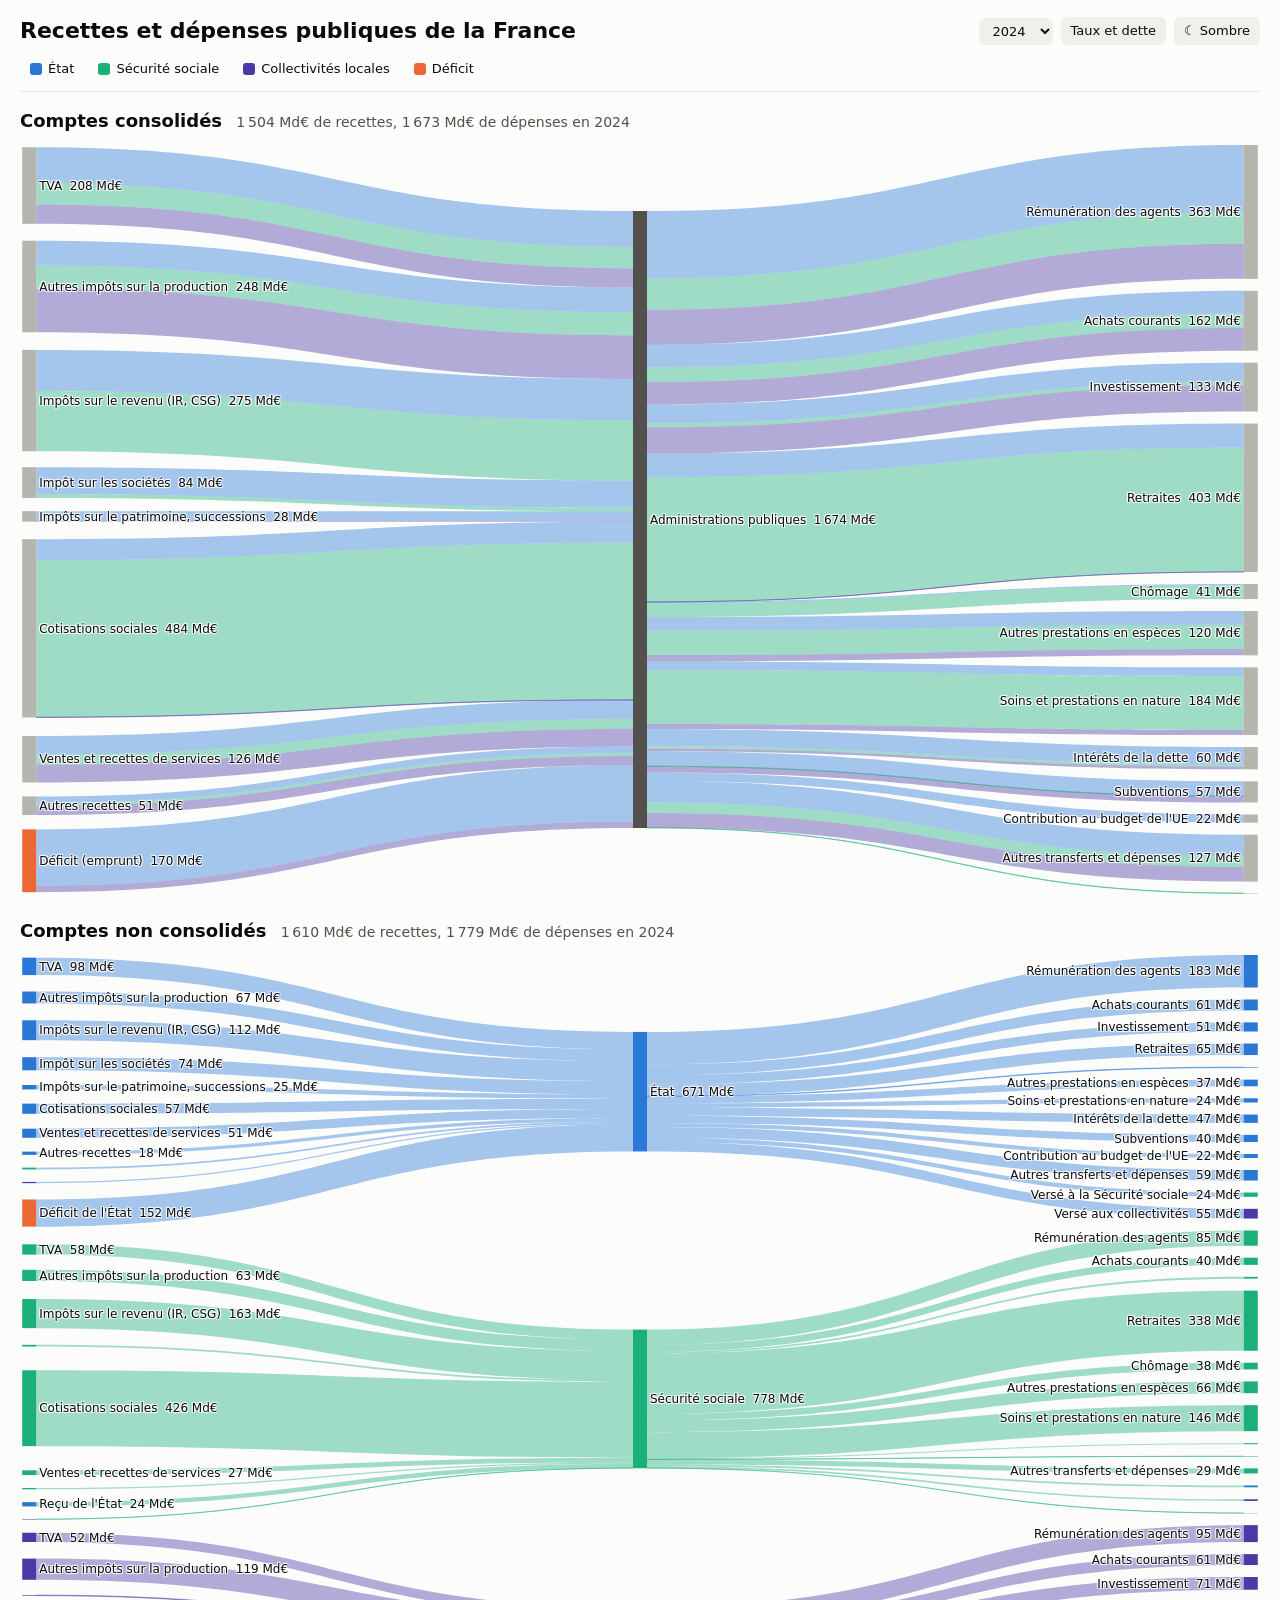
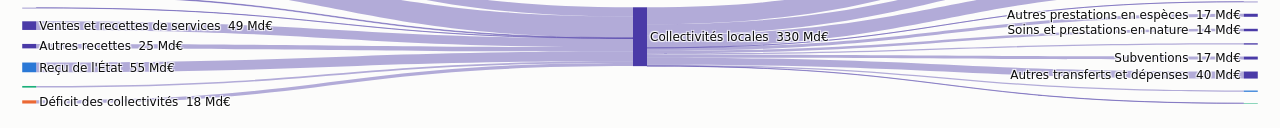
==== budget.html @ 6e04c407 "Page budget de la France : diagrammes de Sankey des recettes et dépenses publiques, consolidés et no" ====
<!doctype html>
<html lang="fr">
<head>
<meta charset="utf-8">
<meta name="viewport" content="width=device-width, initial-scale=1">
<title>Budget de la France</title>
<link rel="stylesheet" href="assets/style.css">
<script src="assets/plotly.min.js"></script>
<script src="data/budget.js"></script>
</head>
<body>
<header>
  <div class="controls">
    <h1>Recettes et dépenses publiques de la France</h1>
    <select id="year" title="Année"></select>
    <a class="nav" href="index.html">Taux et dette</a>
    <button id="theme" title="Mode clair / sombre"></button>
  </div>
  <nav id="legend"></nav>
</header>
<section class="sankey">
  <h2>Comptes consolidés <span id="sum-cons"></span></h2>
  <div id="cons"></div>
</section>
<section class="sankey">
  <h2>Comptes non consolidés <span id="sum-raw"></span></h2>
  <div id="raw"></div>
</section>
<script src="assets/budget.js"></script>
</body>
</html>
---- assets/style.css ----
:root {
  color-scheme: light;
  --surface: #fcfcfb;
  --text-primary: #0b0b0b;
  --text-secondary: #52514e;
  --text-muted: #85847f;
  --grid: #e6e5e0;
  --zero: #b5b4ad;
  --btn-bg: #f0efea;
  --s1: #2a78d6; --s2: #eb6834; --s3: #1baf7a; --s4: #eda100;
  --s5: #e87ba4; --s6: #4a3aa7; --s7: #52514e;
}
@media (prefers-color-scheme: dark) {
  :root:not([data-theme="light"]) {
    color-scheme: dark;
    --surface: #1a1a19;
    --text-primary: #ffffff;
    --text-secondary: #c3c2b7;
    --text-muted: #8f8e86;
    --grid: #2e2e2c;
    --zero: #5a5955;
    --btn-bg: #2a2a28;
    --s1: #3987e5; --s2: #d95926; --s3: #199e70; --s4: #c98500;
    --s5: #d55181; --s6: #9085e9; --s7: #c3c2b7;
  }
}
:root[data-theme="dark"] {
  color-scheme: dark;
  --surface: #1a1a19;
  --text-primary: #ffffff;
  --text-secondary: #c3c2b7;
  --text-muted: #8f8e86;
  --grid: #2e2e2c;
  --zero: #5a5955;
  --btn-bg: #2a2a28;
  --s1: #3987e5; --s2: #d95926; --s3: #199e70; --s4: #c98500;
  --s5: #d55181; --s6: #9085e9; --s7: #c3c2b7;
}
* { box-sizing: border-box; }
body {
  margin: 0; padding: 0 20px 16px;
  background: var(--surface); color: var(--text-primary);
  font: 14px/1.4 system-ui, -apple-system, "Segoe UI", sans-serif;
}
header {
  position: sticky; top: 0; z-index: 10; background: var(--surface);
  padding: 16px 0 8px; border-bottom: 1px solid var(--grid); margin-bottom: 8px;
}
.controls { display: flex; align-items: center; gap: 8px; margin-bottom: 8px; }
#legend { display: flex; flex-wrap: wrap; gap: 4px; }
#legend button { background: transparent; display: inline-flex; align-items: center; gap: 6px; }
#legend button.off { opacity: .35; }
#legend .sw { width: 14px; height: 3px; border-radius: 2px; }
h1 { font-size: 22px; font-weight: 650; margin: 0 auto 0 0; }
button {
  font: inherit; font-size: 13px; border: 0; color: var(--text-primary); background: var(--btn-bg);
  padding: 5px 10px; border-radius: 6px; cursor: pointer;
}
button:hover { opacity: .75; }
#autoY[hidden] { display: inline-block; visibility: hidden; }
#chart { width: 100%; }
#stage { position: relative; }
#hover { position: absolute; inset: 0; pointer-events: none; }
#hover[hidden] { display: none; }
.vline { position: absolute; border-left: 1px dashed var(--text-muted); }
.hline { position: absolute; border-top: 1px dashed var(--text-muted); }
.hline[hidden] { display: none; }
#tip {
  position: absolute; top: 0; left: 0; white-space: nowrap;
  background: var(--surface); border: 1px solid var(--grid); border-radius: 6px;
  padding: 6px 10px; font-size: 13px; line-height: 1.6; box-shadow: 0 2px 8px rgb(0 0 0 / .12);
}
#tip .date { color: var(--text-secondary); }
#tip b { font-weight: 600; font-variant-numeric: tabular-nums; }
#tip .sw { display: inline-block; width: 10px; height: 3px; border-radius: 2px; margin-right: 6px; vertical-align: middle; }
/* les zones d'axes sont gérées par notre code (mise à l'échelle façon TradingView) */
#chart.cur-ns, #chart.cur-ns .drag { cursor: ns-resize !important; }
#chart.cur-ew, #chart.cur-ew .drag { cursor: ew-resize !important; }
/* titres des graphiques : bouton de repli discret au survol, glisser pour réordonner */
#titles { position: absolute; inset: 0 0 auto 0; pointer-events: none; }
.ptitle {
  position: absolute; left: 16px; height: 44px; display: flex; align-items: flex-end; padding-bottom: 8px;
  font-size: 18px; font-weight: 700; cursor: grab; pointer-events: auto; user-select: none;
}
.ptitle:active { cursor: grabbing; }
.ptitle.folded { color: var(--text-secondary); }
.ptitle .ttl { position: relative; }
.ptitle .fold {
  position: absolute; left: -22px; top: 50%; transform: translateY(-50%); width: 18px; height: 18px; padding: 0;
  font-size: 14px; line-height: 18px; text-align: center; border-radius: 4px;
  background: transparent; color: var(--text-muted); opacity: 0; transition: opacity .15s;
}
.ptitle:hover .fold { opacity: 1; }
.ptitle .fold:hover { background: var(--btn-bg); color: var(--text-primary); }
#dropline { position: absolute; left: 0; right: 0; height: 0; border-top: 2px solid var(--text-secondary); pointer-events: none; }
#dropline[hidden] { display: none; }
.cover { position: absolute; left: 0; right: 0; background: var(--surface); pointer-events: none; }
/* page budget (diagrammes de Sankey) */
a.nav, select {
  font: inherit; font-size: 13px; color: var(--text-primary); background: var(--btn-bg);
  padding: 5px 10px; border: 0; border-radius: 6px; text-decoration: none; cursor: pointer;
}
a.nav:hover { opacity: .75; }
#legend .sw.block { width: 12px; height: 12px; border-radius: 3px; }
#legend .item { display: inline-flex; align-items: center; gap: 6px; padding: 5px 10px; font-size: 13px; }
.sankey h2 { font-size: 18px; font-weight: 700; margin: 16px 0 4px; }
.sankey h2 span { font-size: 14px; font-weight: 400; color: var(--text-secondary); margin-left: 8px; }
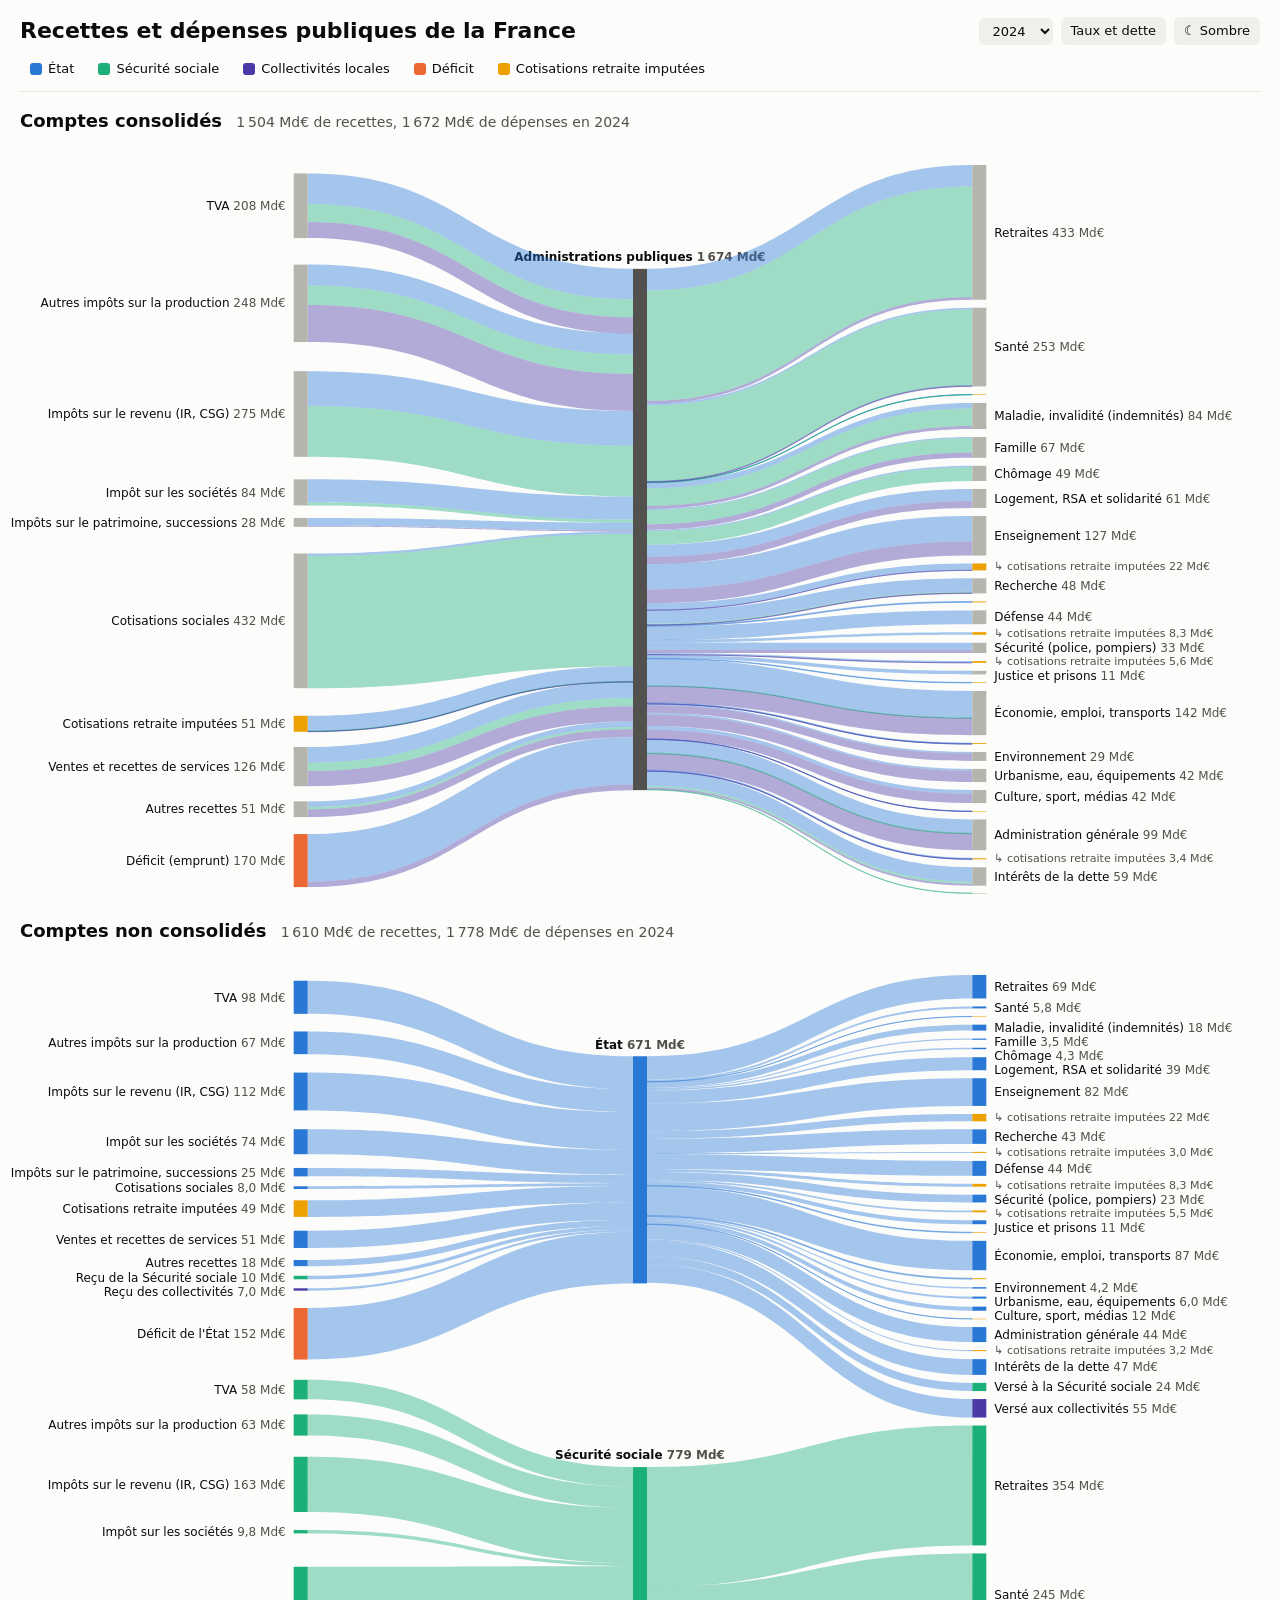
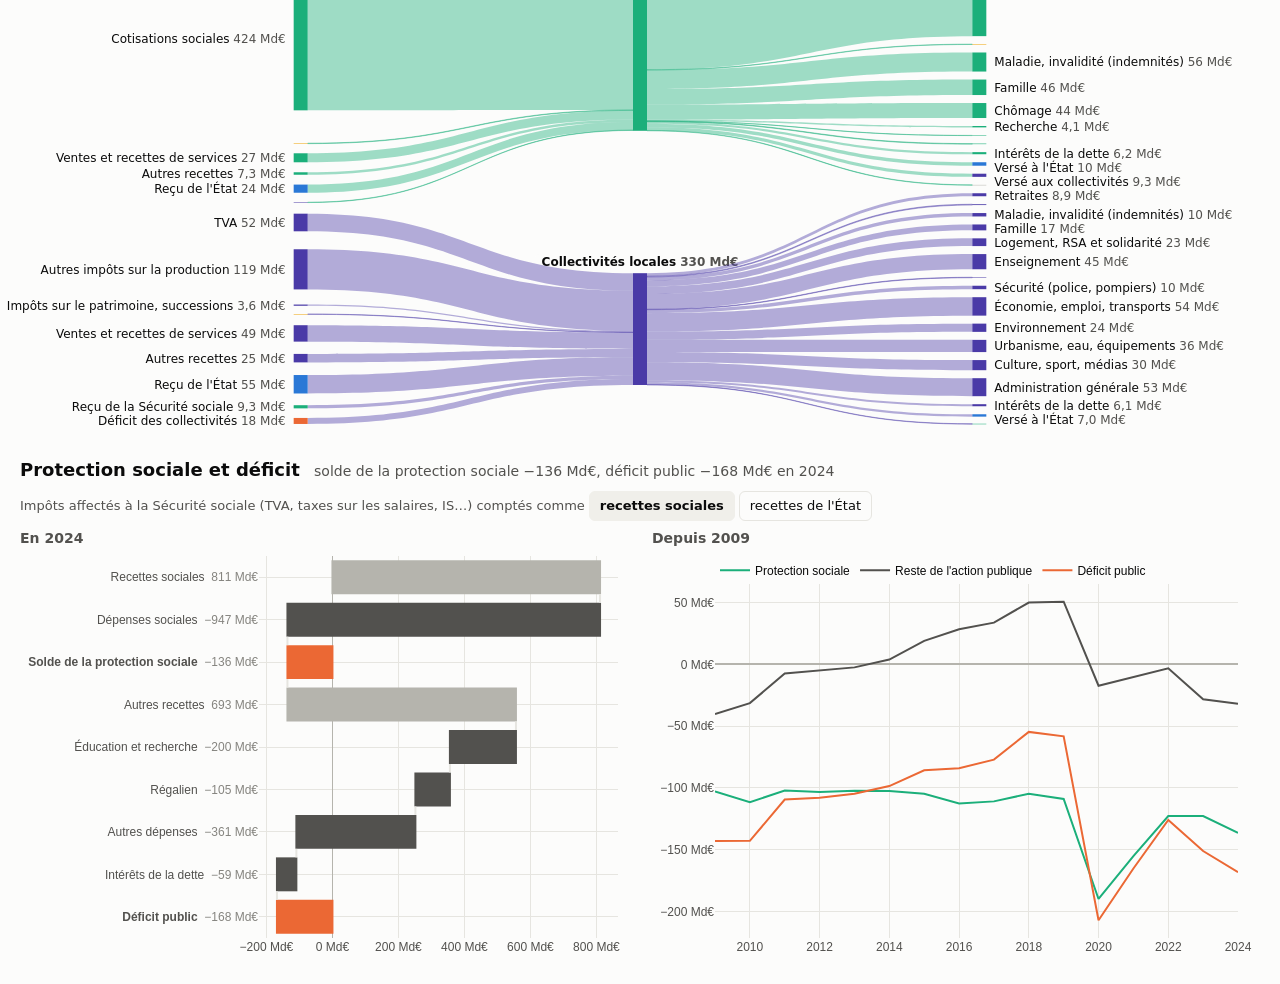
==== commit 4e5399c8: "Budget : section protection sociale et déficit (cascade par bloc, évolution depuis 2009, impôts affe" ====
--- a/budget.html
+++ b/budget.html
@@ -26,6 +26,17 @@
   <h2>Comptes non consolidés <span id="sum-raw"></span></h2>
   <div id="raw"></div>
 </section>
+<section class="social">
+  <h2>Protection sociale et déficit <span id="sum-social"></span></h2>
+  <div class="seg" id="affect">
+    Impôts affectés à la Sécurité sociale (TVA, taxes sur les salaires, IS…) comptés comme
+    <button data-v="social">recettes sociales</button><button data-v="state">recettes de l'État</button>
+  </div>
+  <div class="row">
+    <div><h3 id="wf-title"></h3><div id="waterfall"></div></div>
+    <div><h3>Depuis 2009</h3><div id="trend"></div></div>
+  </div>
+</section>
 <script src="assets/budget.js"></script>
 </body>
 </html>
--- a/assets/style.css
+++ b/assets/style.css
@@ -105,3 +105,21 @@
 #legend .item { display: inline-flex; align-items: center; gap: 6px; padding: 5px 10px; font-size: 13px; }
 .sankey h2 { font-size: 18px; font-weight: 700; margin: 16px 0 4px; }
 .sankey h2 span { font-size: 14px; font-weight: 400; color: var(--text-secondary); margin-left: 8px; }
+.sankey { position: relative; }
+/* libellés sous le diagramme (fond transparent) pour que l'infobulle de Plotly passe au-dessus */
+.sankey .labels { position: absolute; inset: 0; pointer-events: none; z-index: 0; }
+.sankey > div[id] { position: relative; z-index: 1; }
+.nlabel { position: absolute; white-space: nowrap; font-size: 12px; line-height: 14px; transform: translateY(-50%); }
+.nlabel span { color: var(--text-secondary); font-variant-numeric: tabular-nums; }
+.nlabel.left { text-align: right; }
+.nlabel.sub { color: var(--text-secondary); font-size: 11px; }
+.nlabel.mid { transform: translate(-50%, -100%); font-weight: 600; background: var(--surface); padding: 1px 6px; border-radius: 4px; }
+/* protection sociale et déficit */
+.social h2 { font-size: 18px; font-weight: 700; margin: 24px 0 8px; }
+.social h2 span { font-size: 14px; font-weight: 400; color: var(--text-secondary); margin-left: 8px; }
+.social h3 { font-size: 14px; font-weight: 600; margin: 8px 0 0; color: var(--text-secondary); }
+.seg { display: flex; flex-wrap: wrap; align-items: center; gap: 4px; font-size: 13px; color: var(--text-secondary); }
+.seg button { background: transparent; border: 1px solid var(--grid); }
+.seg button[aria-pressed="true"] { background: var(--btn-bg); border-color: var(--btn-bg); color: var(--text-primary); font-weight: 600; }
+.social .row { display: flex; flex-wrap: wrap; gap: 24px; }
+.social .row > div { flex: 1 1 520px; min-width: 0; }
